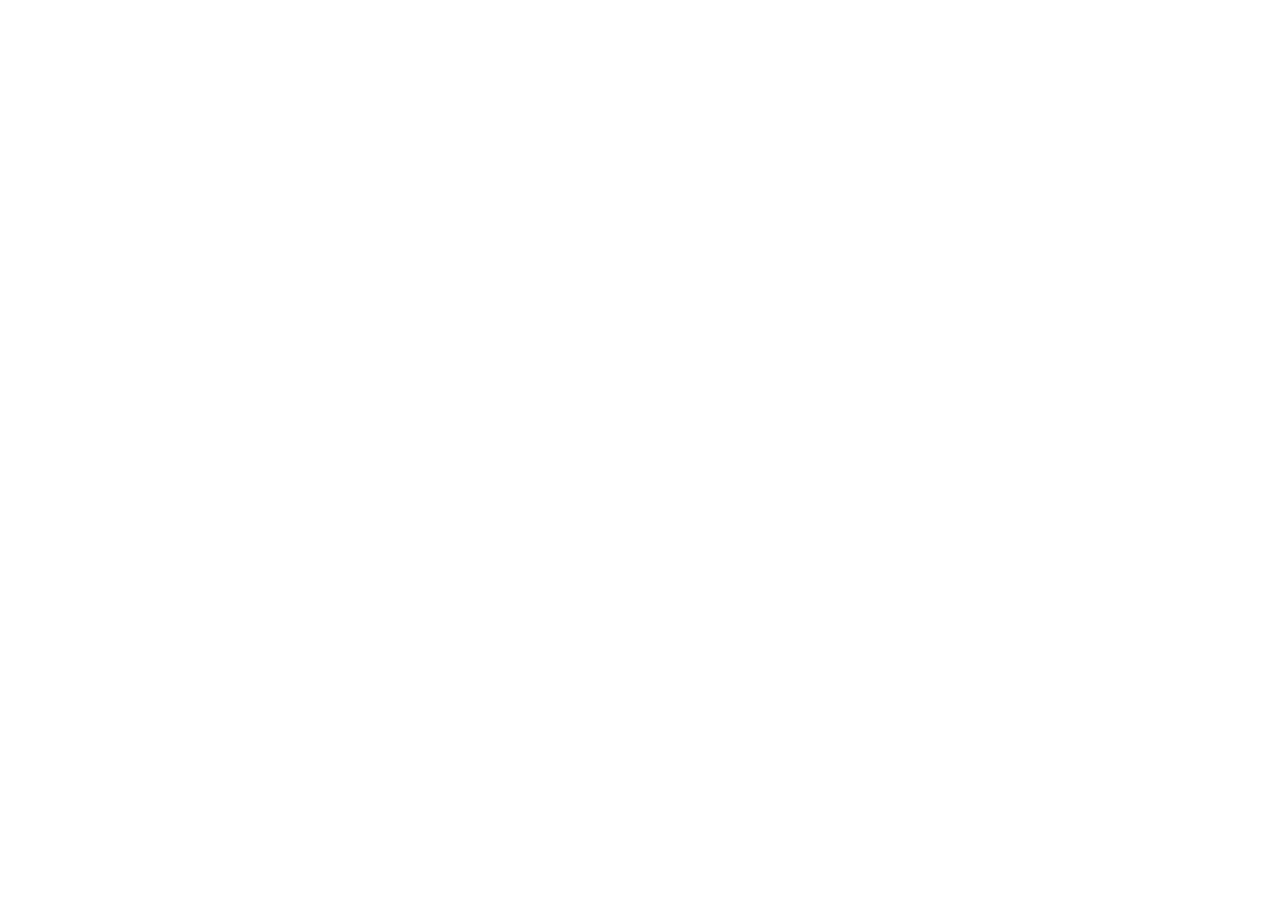
==== index.html @ 33555ae9 "Added basic content" ====
<!DOCTYPE html>
<html lang="en">
<head>
  <meta charset="UTF-8">
  <meta name="viewport" content="width=device-width, initial-scale=1.0">
  <title>Nick Saban</title>
</head>
<body>
  
</body>
</html>
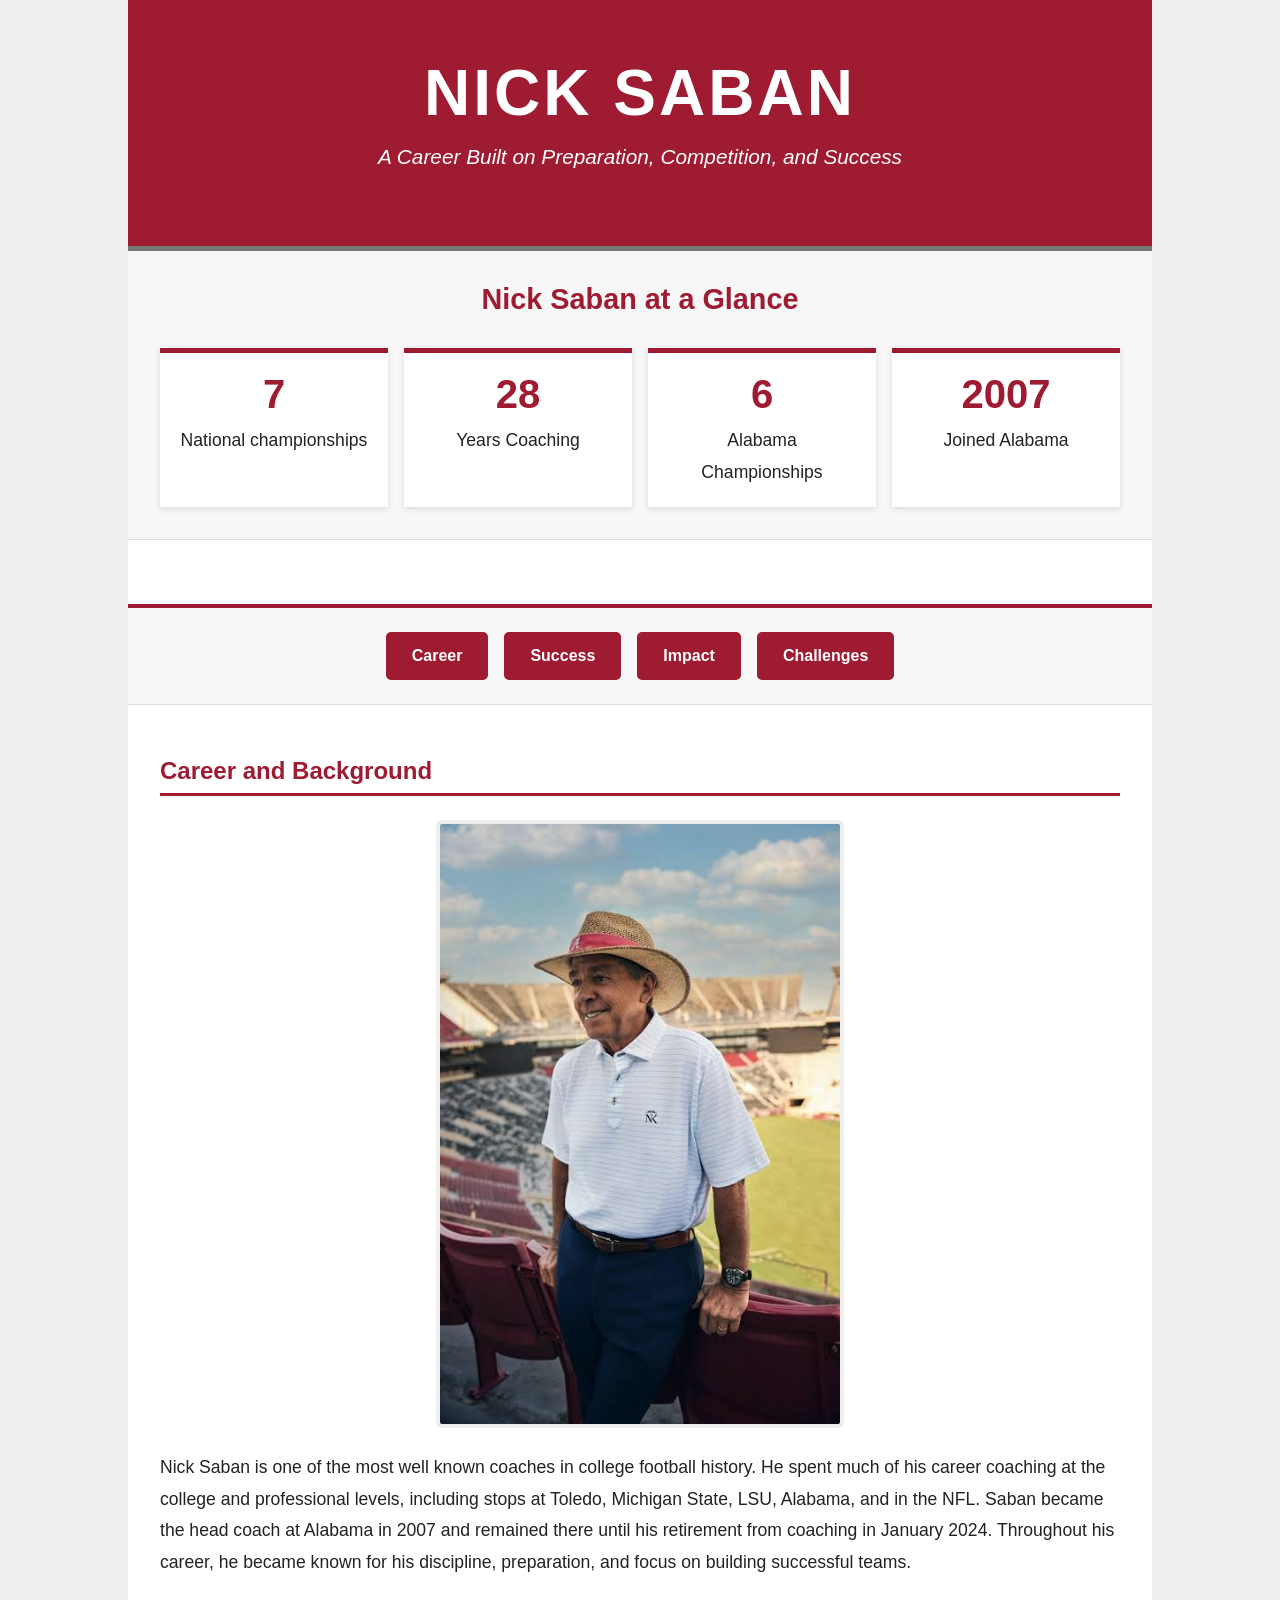
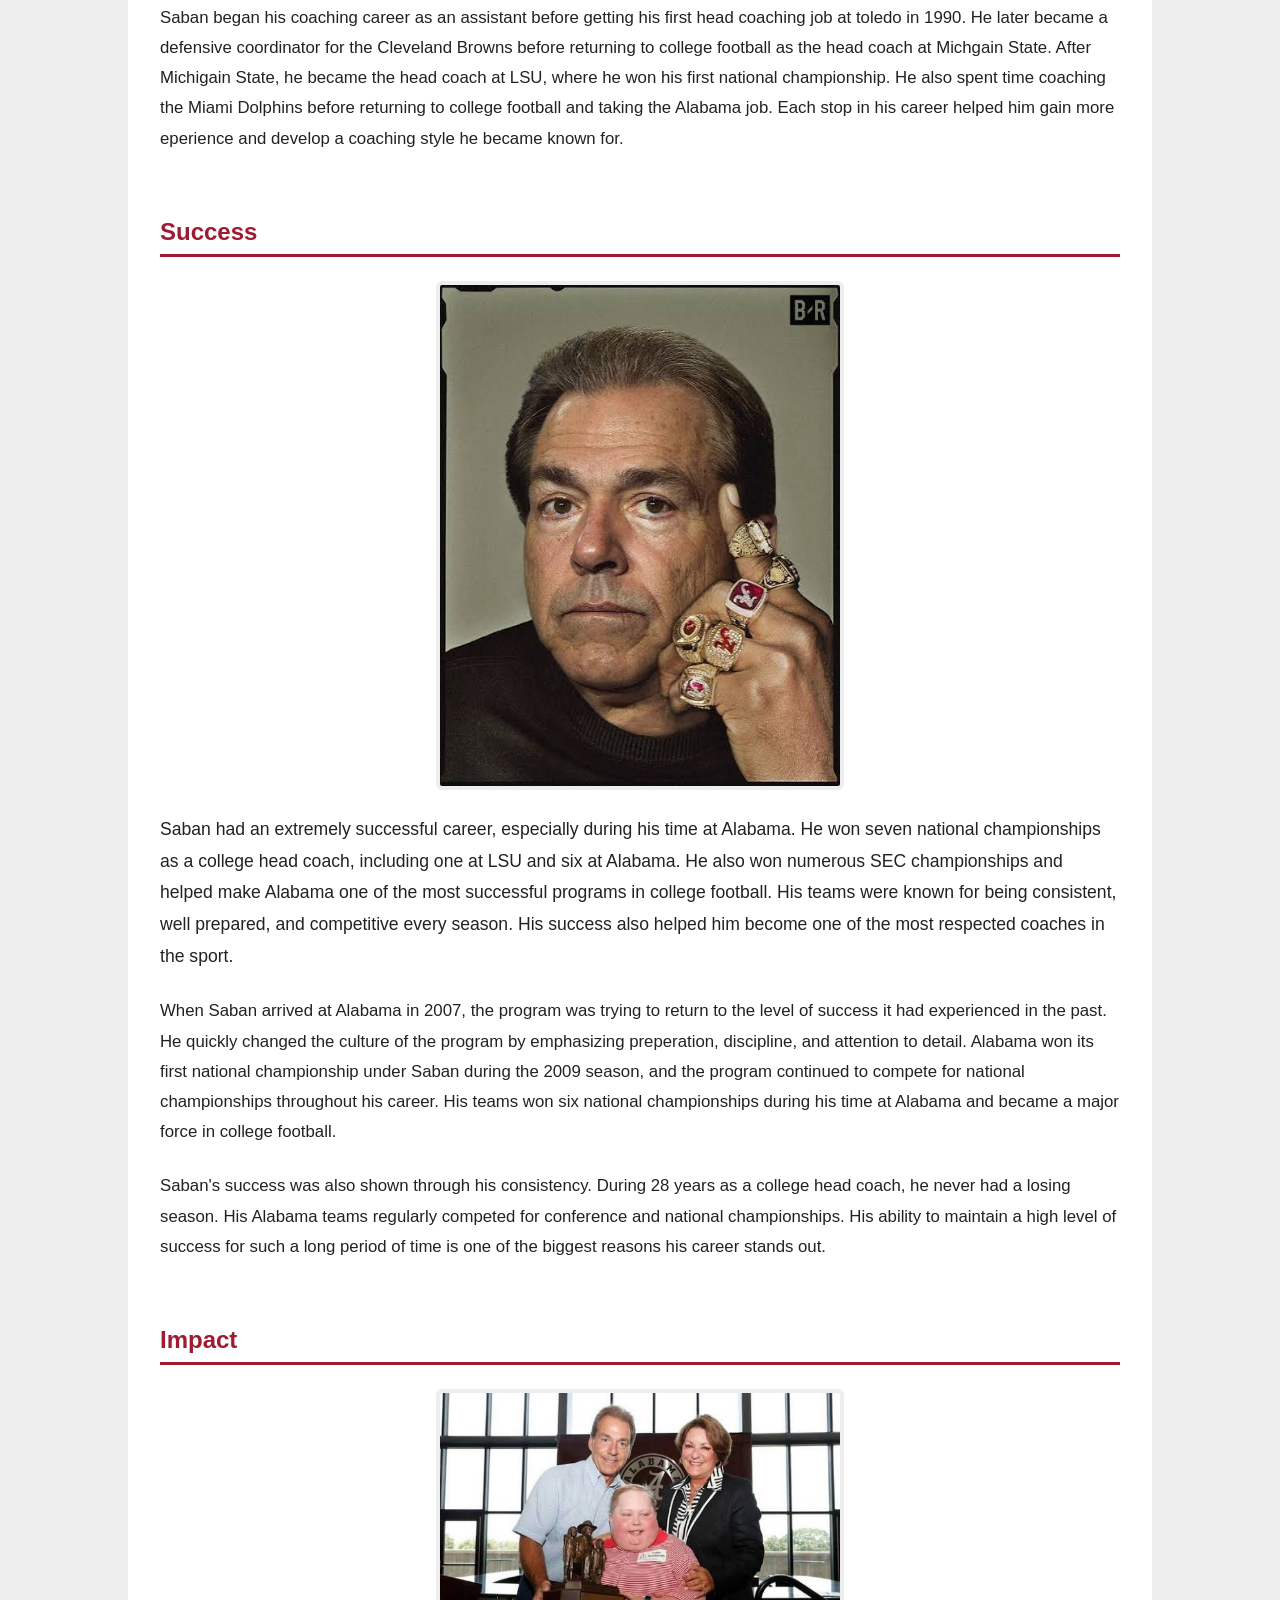
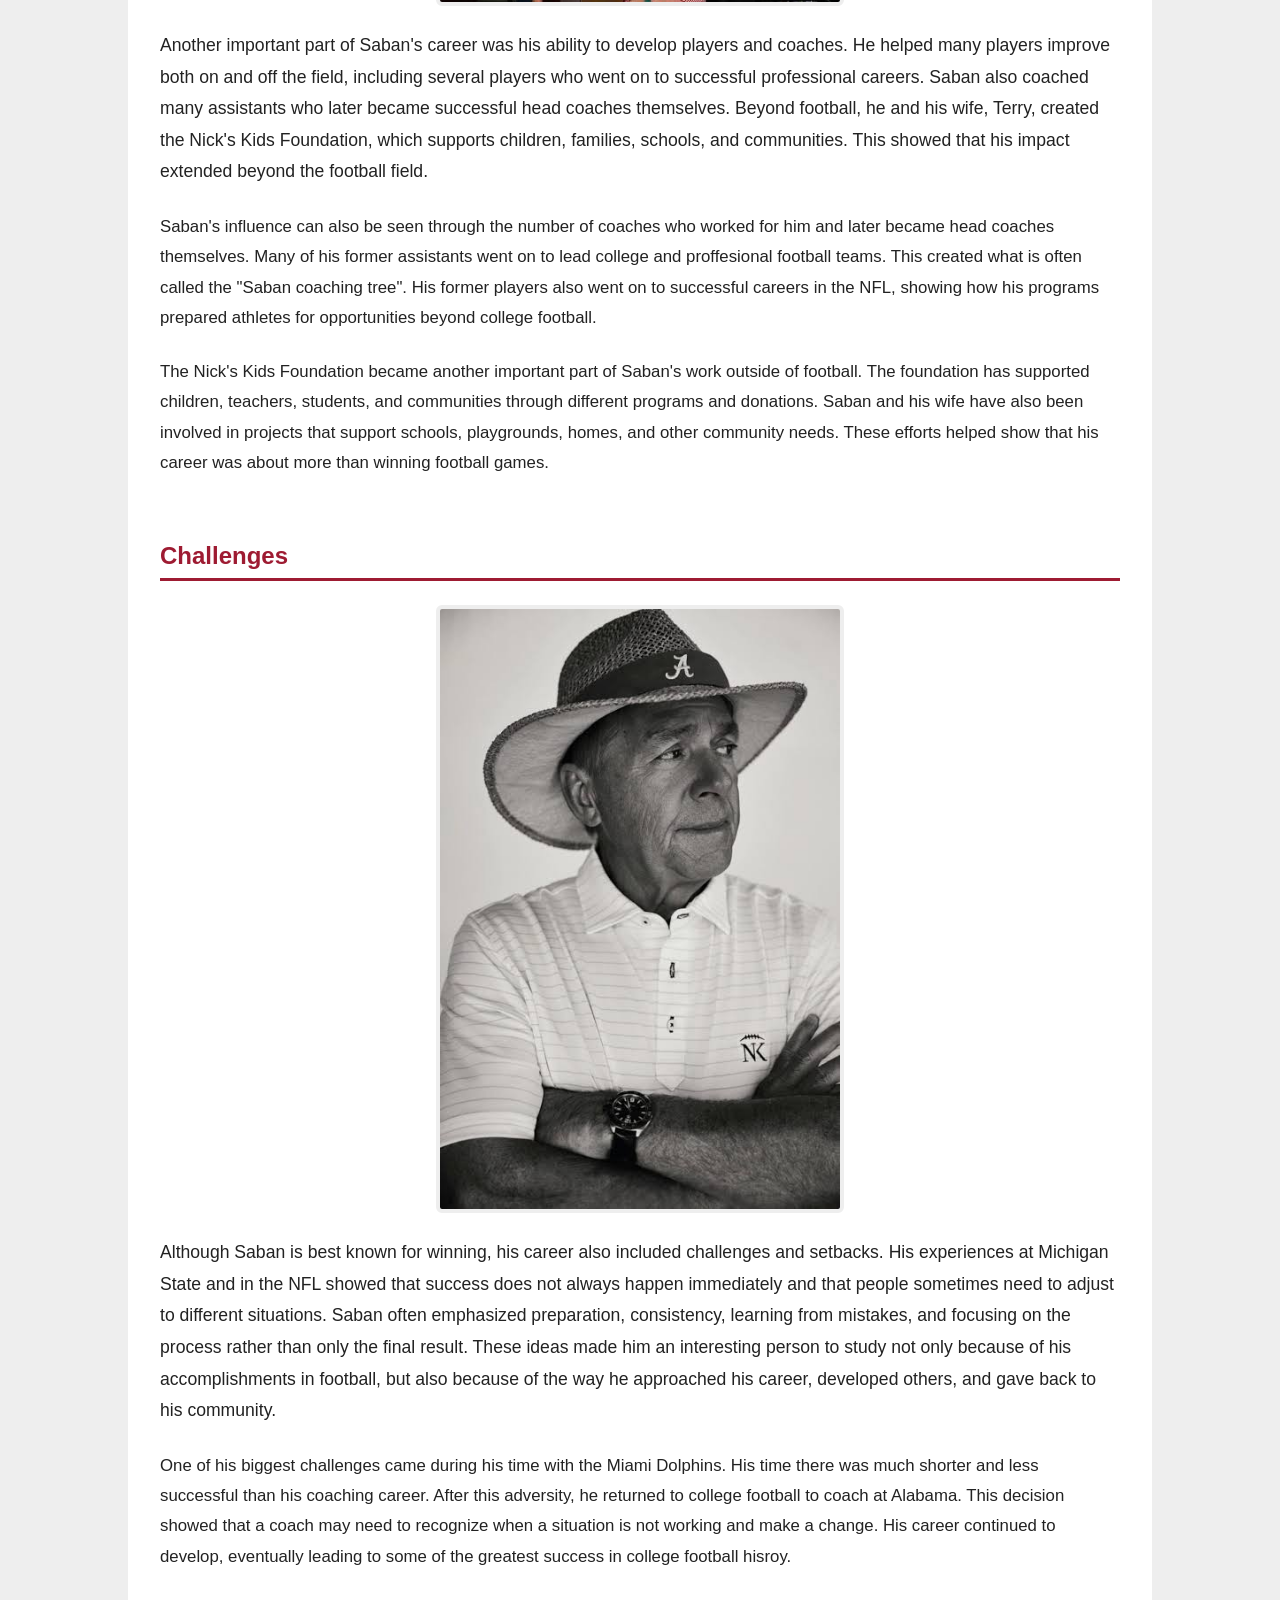
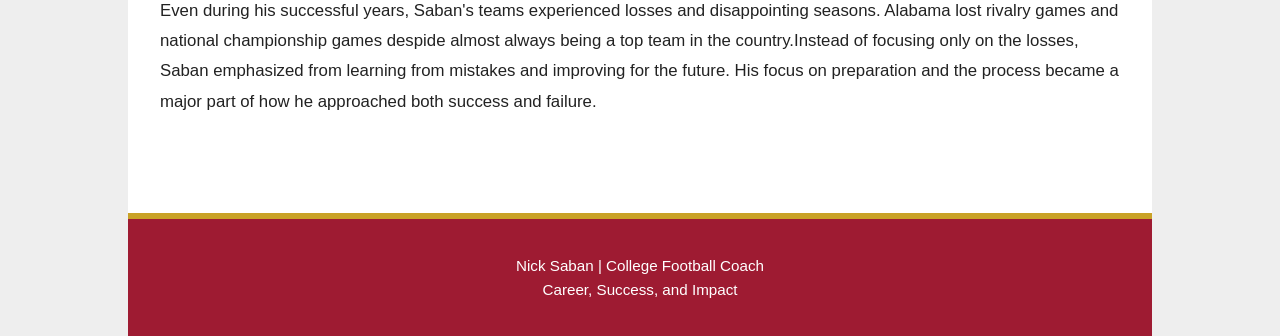
==== commit bb520bc0: "Web 1 Final" ====
--- a/index.html
+++ b/index.html
@@ -4,8 +4,99 @@
   <meta charset="UTF-8">
   <meta name="viewport" content="width=device-width, initial-scale=1.0">
   <title>Nick Saban</title>
+  <link rel="stylesheet" href="styles.css">
 </head>
+
 <body>
+
+<div class="wrapper">
+
+  <header class="banner">
+    <h1>Nick Saban</h1>
+    <p>A Career Built on Preparation, Competition, and Success</p>
+    </header>
+<section class="facts">
+<h2>Nick Saban at a Glance</h2>
+<div class="fact-container">
+<div class="fact">
+  <h3>7</h3>
+  <p>National championships</p>
+</div>
+<div class="fact">
+<h3>28</h3>
+<p>Years Coaching</p>
+</div>
+
+<div class="fact">
+  <h3>6</h3>
+  <p>Alabama Championships</p>
+</div>
+<div class="fact">
+<h3>2007</h3>
+<p>Joined Alabama</p>
+</div>
+
+  </div>
+</section>
+
+    <nav>
+      <ul>
+        <li><a href="#career">Career</a></li>
+        <li><a href="#success">Success</a></li>
+        <li><a href="#impact">Impact</a></li>
+        <li><a href="#challenges">Challenges</a></li>
+      </ul>
+
+      </nav>
   
+      <main>
+      <section id="career">
+<h2>Career and Background</h2>
+<img src="images/NICK SABAN PICTURE.jfif" alt="Nick saban">
+
+ <p>Nick Saban is one of the most well known coaches in college football history. He spent much of his career coaching at the college and professional levels, including stops at Toledo, Michigan State, LSU, Alabama, and in the NFL. Saban became the head coach at Alabama in 2007 and remained there until his retirement from coaching in January 2024. Throughout his career, he became known for his discipline, preparation, and focus on building successful teams.</p>
+
+ <p>Saban began his coaching career as an assistant before getting his first head coaching job at toledo in 1990. He later became a defensive coordinator for the Cleveland Browns before returning to college football as the head coach at Michgain State. After Michigain State, he became the head coach at LSU, where he won his first national championship. He also spent time coaching the Miami Dolphins before returning to college football and taking the Alabama job. Each stop in his career helped him gain more eperience and develop a coaching style he became known for.</p>
+ </section>
+
+ <section id="success">
+ <h2>Success</h2>
+ <img src="images/NICK SABAN RINGS.jfif" alt="Nick saban and his 6 alabama championship rings">
+ <p>Saban had an extremely successful career, especially during his time at Alabama. He won seven national championships as a college head coach, including one at LSU and six at Alabama. He also won numerous SEC championships and helped make Alabama one of the most successful programs in college football. His teams were known for being consistent, well prepared, and competitive every season. His success also helped him become one of the most respected coaches in the sport.</p>
+
+ <p>When Saban arrived at Alabama in 2007, the program was trying to return to the level of success it had experienced in the past. He quickly changed the culture of the program by emphasizing preperation, discipline, and attention to detail. Alabama won its first national championship under Saban during the 2009 season, and the program continued to compete for national championships throughout his career. His teams won six national championships during his time at Alabama and became a major force in college football.</p>
+
+ <p>Saban's success was also shown through his consistency. During 28 years as a college head coach, he never had a losing season. His Alabama teams regularly competed for conference and national championships. His ability to maintain a high level of success for such a long period of time is one of the biggest reasons his career stands out.</p>
+</section>
+
+<section id="impact">
+ <h2>Impact</h2>
+ <img src="images/nicks kids.jfif" alt="">
+ <p>Another important part of Saban's career was his ability to develop players and coaches. He helped many players improve both on and off the field, including several players who went on to successful professional careers. Saban also coached many assistants who later became successful head coaches themselves. Beyond football, he and his wife, Terry, created the Nick's Kids Foundation, which supports children, families, schools, and communities. This showed that his impact extended beyond the football field.</p>
+
+ <p>Saban's influence can also be seen through the number of coaches who worked for him and later became head coaches themselves. Many of his former assistants went on to lead college and proffesional football teams. This created what is often called the "Saban coaching tree". His former players also went on to successful careers in the NFL, showing how his programs prepared athletes for opportunities beyond college football.</p>
+
+ <p>The Nick's Kids Foundation became another important part of Saban's work outside of football. The foundation has supported children, teachers, students, and communities through different programs and donations. Saban and his wife have also been involved in projects that support schools, playgrounds, homes, and other community needs. These efforts helped show that his career was about more than winning football games.</p>
+</section>
+
+<section id="challenges">
+  <h2>Challenges</h2>
+ <img src="images/images.jfif" alt="">
+ <p>Although Saban is best known for winning, his career also included challenges and setbacks. His experiences at Michigan State and in the NFL showed that success does not always happen immediately and that people sometimes need to adjust to different situations. Saban often emphasized preparation, consistency, learning from mistakes, and focusing on the process rather than only the final result. These ideas made him an interesting person to study not only because of his accomplishments in football, but also because of the way he approached his career, developed others, and gave back to his community.</p>
+ 
+ <p>One of his biggest challenges came during his time with the Miami Dolphins. His time there was much shorter and less successful than his coaching career. After this adversity, he returned to college football to coach at Alabama. This decision showed that a coach may need to recognize when a situation is not working and make a change. His career continued to develop, eventually leading to some of the greatest success in college football hisroy.</p>
+
+ <p>Even during his successful years, Saban's teams experienced losses and disappointing seasons. Alabama lost rivalry games and national championship games despide almost always being a top team in the country.Instead of focusing only on the losses, Saban emphasized from learning from mistakes and improving for the future. His focus on preparation and the process became a major part of how he approached both success and failure.</p>
+ </section>
+
+</main>
+
+<footer>
+  <p>Nick Saban | College Football Coach</p>
+  <p>Career, Success, and Impact</p>
+</footer>
+
+ </div>
+
 </body>
 </html>
--- a/styles.css
+++ b/styles.css
@@ -0,0 +1,193 @@
+body{
+  margin: 0px;
+  font-family: Arial, Helvetica, sans-serif;
+  background-color: #eeeeee;
+  color: #222222;
+}
+
+.wrapper{
+  max-width: 64rem;
+  margin: 0 auto;
+  background-color: white;
+}
+
+.banner{
+  background-color: #9e1b32;
+  color: white;
+  text-align: center;
+  padding: 3.5rem 1rem;
+  border-bottom: 5px solid #777777;
+}
+
+.banner h1{
+  margin: 0;
+  font-size: 4rem;
+  letter-spacing: 3px;
+  text-transform: uppercase;
+}
+
+.banner p{
+  margin-top: 15px;
+  font-size: 1.3rem;
+  font-style: italic;
+}
+
+.facts {
+  background-color: #f7f7f7;
+  text-align: center;
+  padding: 2rem;
+  border-bottom: 1px solid #dddddd;
+}
+
+.facts h2 {
+  color: #9e1b32;
+  font-size: 1.8rem;
+  margin-top: 0;
+  margin-bottom: 1.5rem;
+  border-bottom: none;
+}
+
+.fact-container {
+  display: flex;
+  justify-content: space-around;
+  align-items: stretch;
+  gap: 1rem;
+}
+
+.fact {
+  flex: 1;
+  background-color: white;
+  border-top: 5px solid #9e1b32;
+  padding: 1.2rem;
+  box-shadow: 0 2px 6px rgba(0, 0, 0, 0.12);
+}
+
+.fact h3{
+color: #9e1b32;
+font-size: 2.5rem;
+margin: 0;
+}
+
+.fact p{
+  font-size: 0.95rem;
+  margin: 0.5rem 0 0;
+}
+
+@media (max-width: 48rem) {
+  .fact-container{
+    flex-direction: column;
+  }
+}
+
+nav {
+  background-color: #f7f7f7;
+  padding: 1.5rem;
+  border-top: 4px solid #9e1b32;
+border-bottom: 1px solid #dddddd;
+}
+
+nav ul{
+  display: flex;
+  flex-wrap: wrap;
+  justify-content: center;
+  align-items: center;
+  gap: 1rem;
+  margin: 0;
+  padding: 0;
+
+}
+
+nav li {
+  list-style-type: none;
+}
+
+nav a {
+  display: block;
+  padding: 0.8rem 1.5rem;
+  text-decoration: none;
+  color: white;
+  background-color: #9e1b32;
+  border: 2px solid #9e1b32;
+  border-radius: 5px;
+  font-weight: bold;
+  transition: 0.3s;
+}
+
+nav a:hover {
+  background-color: white;
+  color: #9e1b32;
+  border: 2px solid #9e1b32;
+}
+
+main {
+  padding: 2rem;
+}
+
+h2 {
+  color: #9e1b32;
+  font-size: 2.2 rem;
+  margin-bottom: 1rem;
+  padding-bottom: 0.5rem;
+  border-bottom: 3px solid #9e1b32;
+}
+
+section {
+  margin-bottom: 4rem;
+}
+
+section img {
+  width: 100%;
+  max-width: 400px;
+  height: auto;
+  display: block;
+  margin: 1.5rem auto;
+  border: 4px solid #eeeeee;
+  border-radius: 6px;
+}
+
+footer {
+  background-color: #9e1b32;
+  color: white;
+  text-align: center;
+  padding: 2rem 1rem;
+  border-top: 6px solid #c9a227;
+}
+
+footer p{
+  margin: 0.4rem 0;
+  font-size: 0.95rem;
+
+}
+
+section p {
+  line-height: 1.8;
+  font-size: 1.05rem;
+  margin-top: 1rem;
+  margin-bottom: 1.5rem;
+}
+
+section p:first-of-type {
+  font-size: 1.1rem;
+}
+
+section p{
+  font-family: 'Trebuchet MS', 'Lucida Sans Unicode', 'Lucida Grande', 'Lucida Sans', Arial, sans-serif;
+  line-height: 1.8;
+  font-size: 1.05rem;
+}
+
+
+@media (max-width: 48rem) {
+  main {
+    padding: 1rem;
+  }
+  
+
+  nav ul {
+    flex-direction: column;
+  }
+  nav a {
+    width: 250px;
+    text-align: center;
+  }
+}
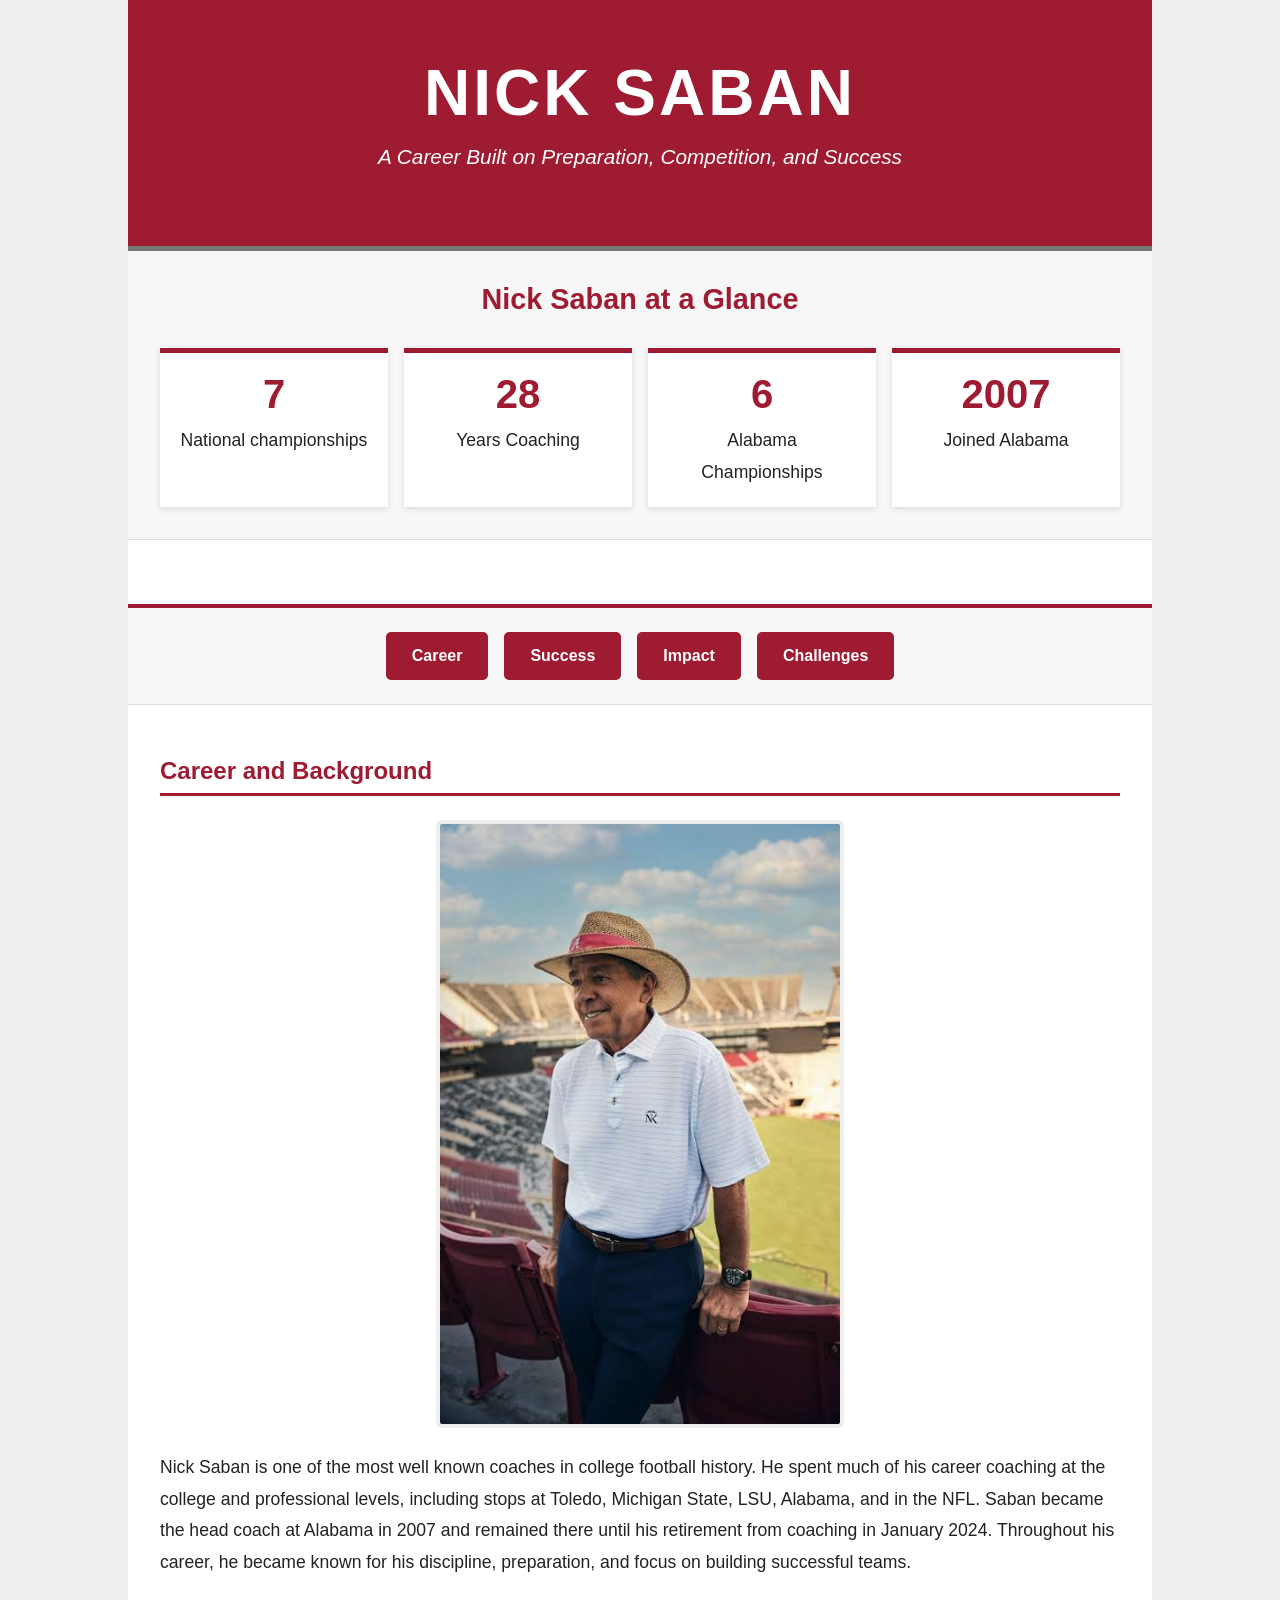
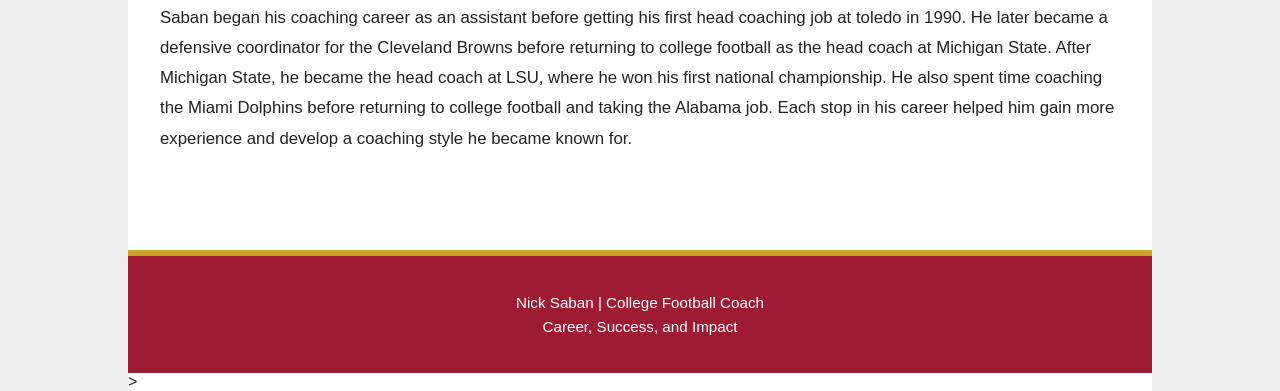
==== commit 52efd979: "Final web 1 Final Update Rough Draft" ====
--- a/index.html
+++ b/index.html
@@ -41,10 +41,10 @@
 
     <nav>
       <ul>
-        <li><a href="#career">Career</a></li>
-        <li><a href="#success">Success</a></li>
-        <li><a href="#impact">Impact</a></li>
-        <li><a href="#challenges">Challenges</a></li>
+        <li><a href="career.html">Career</a></li>
+        <li><a href="success.html">Success</a></li>
+        <li><a href="impact.html">Impact</a></li>
+        <li><a href="challenges.html">Challenges</a></li>
       </ul>
 
       </nav>
@@ -56,45 +56,18 @@
 
  <p>Nick Saban is one of the most well known coaches in college football history. He spent much of his career coaching at the college and professional levels, including stops at Toledo, Michigan State, LSU, Alabama, and in the NFL. Saban became the head coach at Alabama in 2007 and remained there until his retirement from coaching in January 2024. Throughout his career, he became known for his discipline, preparation, and focus on building successful teams.</p>
 
- <p>Saban began his coaching career as an assistant before getting his first head coaching job at toledo in 1990. He later became a defensive coordinator for the Cleveland Browns before returning to college football as the head coach at Michgain State. After Michigain State, he became the head coach at LSU, where he won his first national championship. He also spent time coaching the Miami Dolphins before returning to college football and taking the Alabama job. Each stop in his career helped him gain more eperience and develop a coaching style he became known for.</p>
+ <p>Saban began his coaching career as an assistant before getting his first head coaching job at toledo in 1990. He later became a defensive coordinator for the Cleveland Browns before returning to college football as the head coach at Michigan State. After Michigan State, he became the head coach at LSU, where he won his first national championship. He also spent time coaching the Miami Dolphins before returning to college football and taking the Alabama job. Each stop in his career helped him gain more experience and develop a coaching style he became known for.</p>
  </section>
 
- <section id="success">
- <h2>Success</h2>
- <img src="images/NICK SABAN RINGS.jfif" alt="Nick saban and his 6 alabama championship rings">
- <p>Saban had an extremely successful career, especially during his time at Alabama. He won seven national championships as a college head coach, including one at LSU and six at Alabama. He also won numerous SEC championships and helped make Alabama one of the most successful programs in college football. His teams were known for being consistent, well prepared, and competitive every season. His success also helped him become one of the most respected coaches in the sport.</p>
 
- <p>When Saban arrived at Alabama in 2007, the program was trying to return to the level of success it had experienced in the past. He quickly changed the culture of the program by emphasizing preperation, discipline, and attention to detail. Alabama won its first national championship under Saban during the 2009 season, and the program continued to compete for national championships throughout his career. His teams won six national championships during his time at Alabama and became a major force in college football.</p>
 
- <p>Saban's success was also shown through his consistency. During 28 years as a college head coach, he never had a losing season. His Alabama teams regularly competed for conference and national championships. His ability to maintain a high level of success for such a long period of time is one of the biggest reasons his career stands out.</p>
-</section>
-
-<section id="impact">
- <h2>Impact</h2>
- <img src="images/nicks kids.jfif" alt="">
- <p>Another important part of Saban's career was his ability to develop players and coaches. He helped many players improve both on and off the field, including several players who went on to successful professional careers. Saban also coached many assistants who later became successful head coaches themselves. Beyond football, he and his wife, Terry, created the Nick's Kids Foundation, which supports children, families, schools, and communities. This showed that his impact extended beyond the football field.</p>
-
- <p>Saban's influence can also be seen through the number of coaches who worked for him and later became head coaches themselves. Many of his former assistants went on to lead college and proffesional football teams. This created what is often called the "Saban coaching tree". His former players also went on to successful careers in the NFL, showing how his programs prepared athletes for opportunities beyond college football.</p>
-
- <p>The Nick's Kids Foundation became another important part of Saban's work outside of football. The foundation has supported children, teachers, students, and communities through different programs and donations. Saban and his wife have also been involved in projects that support schools, playgrounds, homes, and other community needs. These efforts helped show that his career was about more than winning football games.</p>
-</section>
-
-<section id="challenges">
-  <h2>Challenges</h2>
- <img src="images/images.jfif" alt="">
- <p>Although Saban is best known for winning, his career also included challenges and setbacks. His experiences at Michigan State and in the NFL showed that success does not always happen immediately and that people sometimes need to adjust to different situations. Saban often emphasized preparation, consistency, learning from mistakes, and focusing on the process rather than only the final result. These ideas made him an interesting person to study not only because of his accomplishments in football, but also because of the way he approached his career, developed others, and gave back to his community.</p>
- 
- <p>One of his biggest challenges came during his time with the Miami Dolphins. His time there was much shorter and less successful than his coaching career. After this adversity, he returned to college football to coach at Alabama. This decision showed that a coach may need to recognize when a situation is not working and make a change. His career continued to develop, eventually leading to some of the greatest success in college football hisroy.</p>
-
- <p>Even during his successful years, Saban's teams experienced losses and disappointing seasons. Alabama lost rivalry games and national championship games despide almost always being a top team in the country.Instead of focusing only on the losses, Saban emphasized from learning from mistakes and improving for the future. His focus on preparation and the process became a major part of how he approached both success and failure.</p>
- </section>
 
 </main>
 
 <footer>
   <p>Nick Saban | College Football Coach</p>
   <p>Career, Success, and Impact</p>
-</footer>
+</footer>>
 
  </div>
 
--- a/styles.css
+++ b/styles.css
@@ -191,3 +191,23 @@
     text-align: center;
   }
 }
+
+.home-button {
+  display: block;
+  width: 200px;
+  margin: 2rem auto;
+  padding: 0.8rem 1rem;
+  text-align: center;
+  text-decoration: none;
+  color: white;
+  background-color: #9e1b32;
+  border: 2px solid #9e1b32;
+  border-radius: 5px;
+  font-weight: bold;
+
+}
+
+.home-button:hover {
+  background-color: white;
+  color: #9e1b32;
+}
